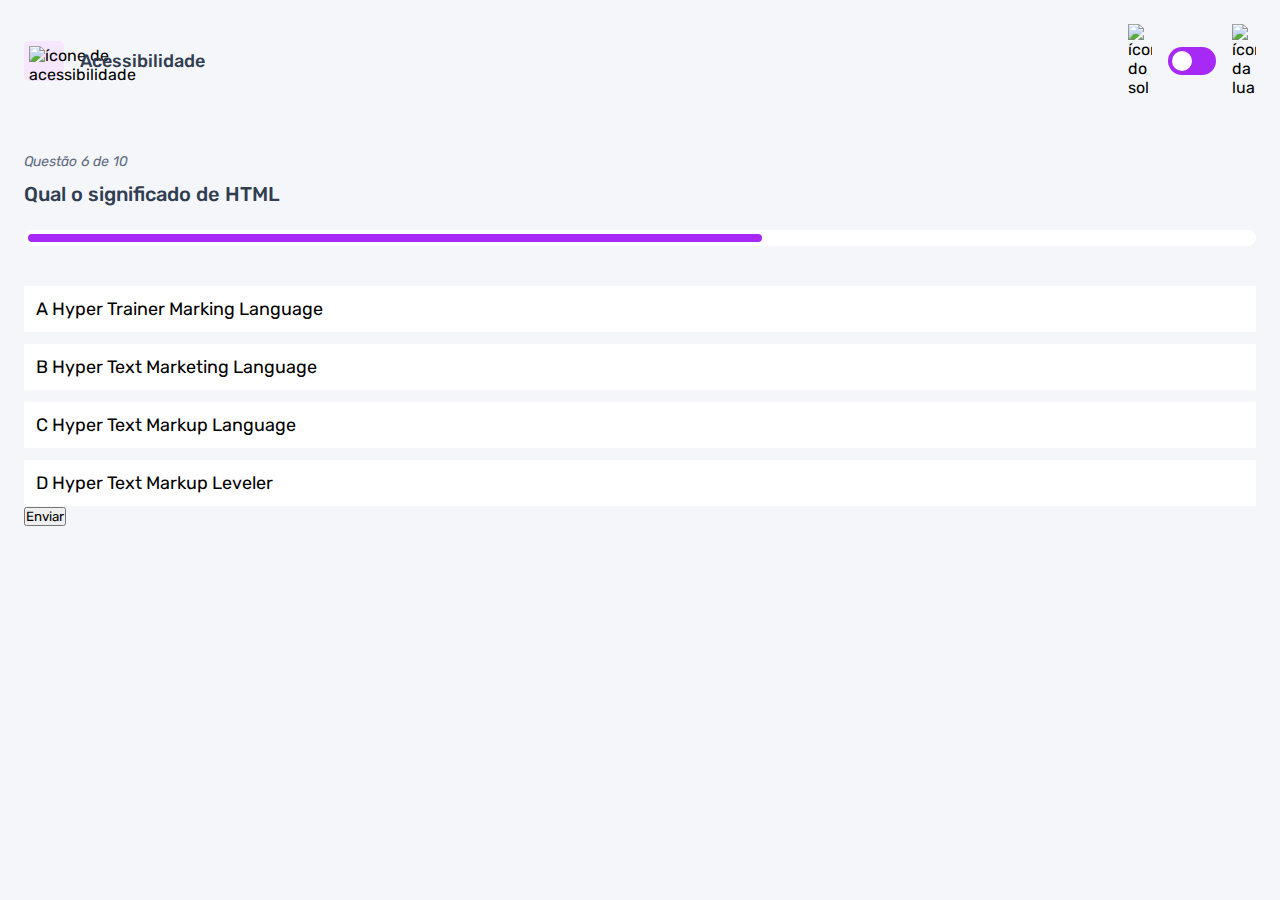
==== pages/quiz/quiz.html @ 34a69616 "estilização da página do quiz na metade" ====
<!DOCTYPE html>
<html lang="en">
<head>
    <meta charset="UTF-8">
    <meta name="viewport" content="width=device-width, initial-scale=1.0">
    <link rel="preconnect" href="https://fonts.googleapis.com">
    <link rel="preconnect" href="https://fonts.gstatic.com" crossorigin>
    <link href="https://fonts.googleapis.com/css2?family=Rubik:ital,wght@0,300..900;1,300..900&display=swap" rel="stylesheet">
    <link rel="stylesheet" href="quiz.css">
    <title>Quiz App</title>
</head>
<body>
    <header>
        <div class="assunto">
            <div class="assunto_icone">
                <img src="../../assets/images/icon-accessibility.svg" alt="ícone de acessibilidade">
            </div>

            <h1>Acessibilidade</h1>
        </div>

        <div class="tema">
            <img src="../../assets/images/icon-sun-dark.svg" alt="ícone do sol">
            <button>
                <div></div>
            </button>
            <img src="../../assets/images/icon-moon-dark.svg" alt="ícone da lua">
        </div>
    </header>

    <main>
        <section class="pergunta">
            <p>Questão 6 de 10</p>

            <h2>Qual o significado de HTML</h2>

            <div class="barra_progresso">
                <div>
                </div>
            </div>
        </section>

        <section class="alternativas">
            <form action="">
                <label for="alternativa_a">
                    <input type="radio" id="alternativa_a"> 
                    <div>
                        <span>A</span>
                        Hyper Trainer Marking Language
                    </div>
                </label>

                <label for="alternativa_b">
                    <input type="radio" id="alternativa_b">
                    <div>
                        <span>B</span>
                        Hyper Text Marketing Language
                    </div>
                </label>
                <label for="alternativa_c">
                    <input type="radio" id="alternativa_c">
                    <div>
                        <span>C</span>
                        Hyper Text Markup Language
                    </div>
                </label>
                <label for="alternativa_d">
                    <input type="radio" id="alternativa_d">
                    <div>
                        <span>D</span>
                        Hyper Text Markup Leveler
                    </div>
                </label>
            </form>
            <button>Enviar</button>
        </section>
    </main>

</body>
</html>
---- pages/quiz/quiz.css ----
* {
    margin: 0;
    padding: 0;
    box-sizing: border-box;
    font-family: "Rubik", sans-serif;
    -webkit-font-smoothing: antialiased;
}

:root {
    --bg-color: #f4f6fa;
    --purple: #a729f5;
    --primary-text-color: #313e51;
    --secondary-text-color: #626c7f;
    --button-bg: #fff;
    --shadow: 0px 16px 40px 0px rgba(143, 160, 193, 0.14);
    --bg-html: #fff1e9;
    --bg-css: #e0fdef;
    --bg-javascript: #ebf0ff;
    --bg-acessibilidade: #f6e7ff;
    --white: #fff;
    --bg-mobile: url(../..Qassets/images/pattern-background-mobile-light.svg);
    --bg-desktop: url(../../assets/images/pattern-background-desktop-light.svg);
}

body.escuro {
    --bg-color: #313e51;
    --bg-mobile: url(../../assets/images/pattern-background-mobile-dark.svg);
    --bg-desktop: url(../../assets/images/pattern-background-desktop-dark.svg);
    --primary-text-color: #fff;
    --secondary-text-color: #abc1e1;
    --button-bg:#3b4d66;
    --shadow: 0px 16px 40px 0px rgba(49, 62, 81, 0.14);
}

body {
    height: 100svh;
    background: var(--bg-mobile) var(--bg-color);
    background-repeat: no-repeat;
    background-size: cover;
}

header {
    display: flex;
    justify-content: space-between;
    padding: 16px 24px;
}

.assunto {
    display: flex;
    align-items: center;
    gap: 16px;
}

.assunto_icone {
    background: var(--bg-acessibilidade);
    width: 40px;
    height: 40px;
    padding: 5px;
    border-radius: 5px;
}

.assunto_icone img {
    width: 100%;
}

.assunto h1{
    font-size: 18px;
    font-weight: 500;
    color: var(--primary-text-color);
}

.tema {
    padding: 8px 0;
    display: flex;
    align-items: center;
    gap: 8px;
}

.tema img {
    width: 16px;
}

.tema button {
    height: 20px;
    width: 32px;
    background: var(--purple);
    border: 0;
    border-radius: 999px;
    padding: 4px;
}
.tema button div {
    background: var(--white);
    width: 12px;
    height: 12px;
    border-radius: 999px;
}

main {
    padding: 32px 24px;
}

.pergunta {
    margin-bottom: 40px;
}

.pergunta p {
    font-style: italic;
    font-size: 14px;
    color: var(--secondary-text-color);
    margin-bottom: 12px;
}

.pergunta h2 {
    font-size: 20px;
    font-weight: 500;
    color: var(--primary-text-color);
    line-height: 24px;
    margin-bottom: 24px;
}

.barra_progresso {
    background: var(--button-bg);
    height: 16px;
    padding: 4px;
    border-radius: 999px;
}

.barra_progresso div {
    height: 100%;
    width: 60%;
    background: var(--purple);
    border-radius: 999px;
}

.alternativas form {
    display: flex;
    flex-direction: column;
    gap: 12px;
}

.alternativas label {
    display: block;
    padding: 12px;
    background: var(--button-bg);
    font-size: 18px;
}

.alternativas input {
    display: none;
}

@media(min-width: 1100px) {
    .tema {
        gap: 16px;
    }

    .tema img {
         width: 24px;
    }

    .tema button {
        width: 48px;
        height: 28px;
    }

    .tema button div {
        width: 20px;
        height: 20px;
    }
}
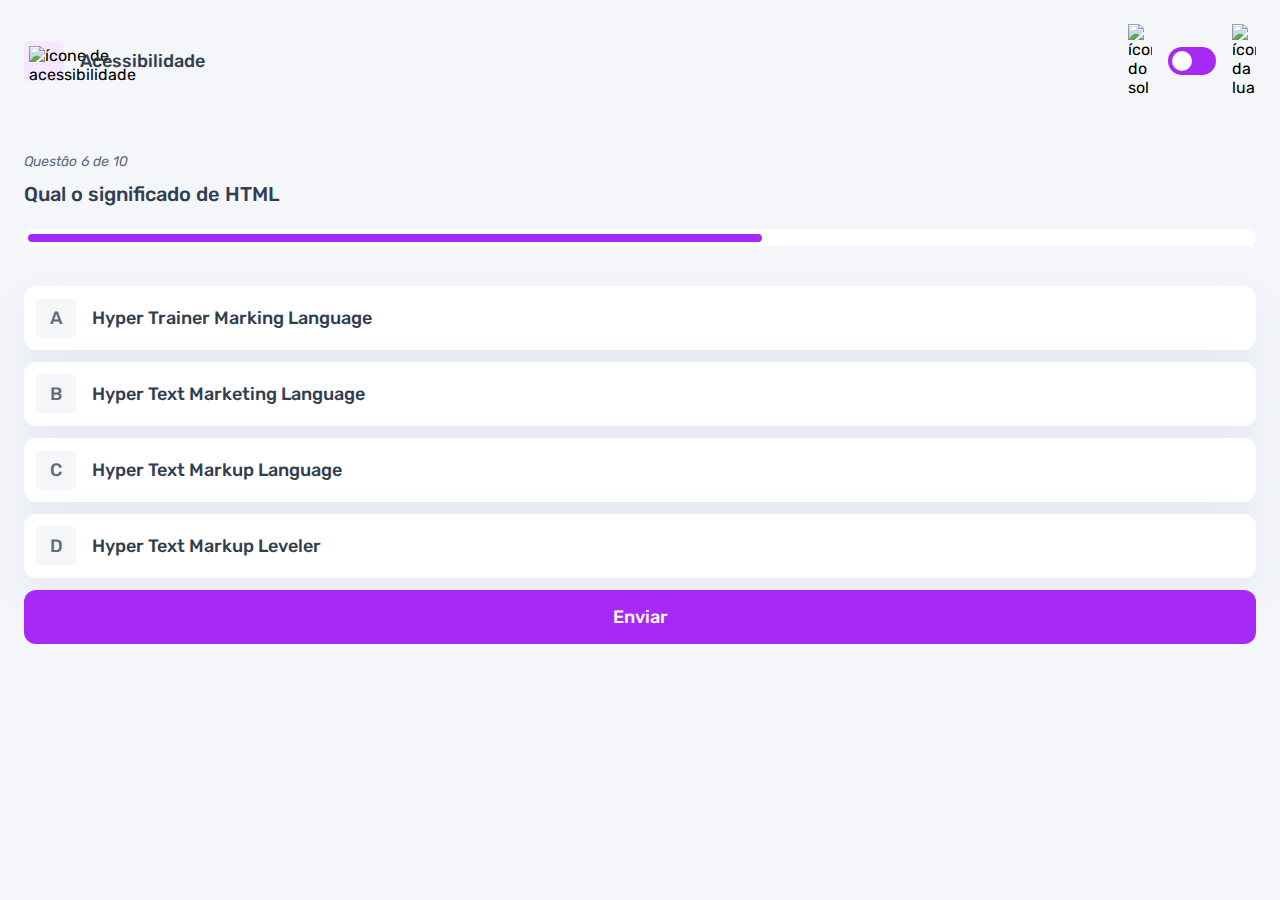
==== commit 8a5b8c5d: "adicionado o efeito de seleção das alternativas" ====
--- a/pages/quiz/quiz.html
+++ b/pages/quiz/quiz.html
@@ -43,7 +43,7 @@
         <section class="alternativas">
             <form action="">
                 <label for="alternativa_a">
-                    <input type="radio" id="alternativa_a"> 
+                    <input type="radio" id="alternativa_a" name="alternativa"> 
                     <div>
                         <span>A</span>
                         Hyper Trainer Marking Language
@@ -51,21 +51,21 @@
                 </label>
 
                 <label for="alternativa_b">
-                    <input type="radio" id="alternativa_b">
+                    <input type="radio" id="alternativa_b" name="alternativa">
                     <div>
                         <span>B</span>
                         Hyper Text Marketing Language
                     </div>
                 </label>
                 <label for="alternativa_c">
-                    <input type="radio" id="alternativa_c">
+                    <input type="radio" id="alternativa_c" name="alternativa">
                     <div>
                         <span>C</span>
                         Hyper Text Markup Language
                     </div>
                 </label>
                 <label for="alternativa_d">
-                    <input type="radio" id="alternativa_d">
+                    <input type="radio" id="alternativa_d" name="alternativa">
                     <div>
                         <span>D</span>
                         Hyper Text Markup Leveler
--- a/pages/quiz/quiz.css
+++ b/pages/quiz/quiz.css
@@ -18,6 +18,8 @@
     --bg-javascript: #ebf0ff;
     --bg-acessibilidade: #f6e7ff;
     --white: #fff;
+    --green: #26d782;
+    --red: #ee5454;
     --bg-mobile: url(../..Qassets/images/pattern-background-mobile-light.svg);
     --bg-desktop: url(../../assets/images/pattern-background-desktop-light.svg);
 }
@@ -136,6 +138,7 @@
     display: flex;
     flex-direction: column;
     gap: 12px;
+    margin-bottom: 12px;
 }
 
 .alternativas label {
@@ -143,10 +146,53 @@
     padding: 12px;
     background: var(--button-bg);
     font-size: 18px;
+    font-weight: 500;
+    border-radius: 12px;
+    box-shadow: var(--shadow);
+    color: var(--primary-text-color);
+}
+
+.alternativas label:has(input:checked) {
+    outline: 3px solid var(--purple);
+
+    & span {
+        background: var(--purple);
+        color: var(--white);
+    }
 }
 
 .alternativas input {
     display: none;
+}
+
+.alternativas div {
+    display: flex;
+    align-items: center;
+    gap: 16px;
+}
+
+.alternativas div span {
+    display: block;
+    width: 40px;
+    height: 40px;
+    background: var(--bg-color);
+    display: flex;
+    align-items: center;
+    justify-content: center;
+    border-radius: 5px;
+    color: var(--secondary-text-color);
+    flex-shrink: 0;
+}
+
+.alternativas button {
+    padding: 16px;
+    border-radius: 12px;
+    border: none;
+    background: var(--purple);
+    color: var(--white);
+    width: 100%;
+    font-size: 18px;
+    font-weight: 500;
 }
 
 @media(min-width: 1100px) {
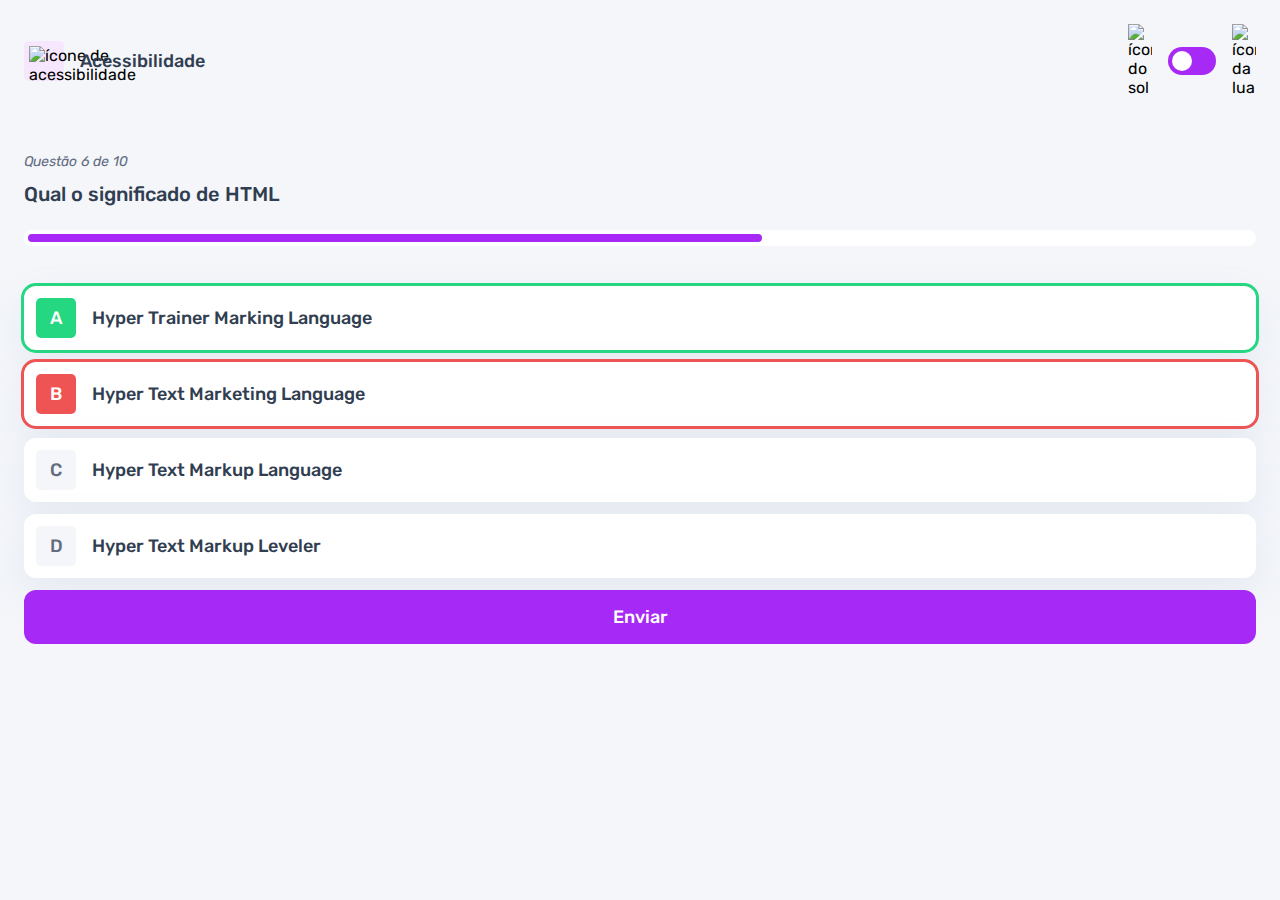
==== commit 424531e9: "adicionado o efeito para alternativas corretas e erradas" ====
--- a/pages/quiz/quiz.html
+++ b/pages/quiz/quiz.html
@@ -42,7 +42,7 @@
 
         <section class="alternativas">
             <form action="">
-                <label for="alternativa_a">
+                <label for="alternativa_a" id="correta">
                     <input type="radio" id="alternativa_a" name="alternativa"> 
                     <div>
                         <span>A</span>
@@ -50,7 +50,7 @@
                     </div>
                 </label>
 
-                <label for="alternativa_b">
+                <label for="alternativa_b" id="errada">
                     <input type="radio" id="alternativa_b" name="alternativa">
                     <div>
                         <span>B</span>
--- a/pages/quiz/quiz.css
+++ b/pages/quiz/quiz.css
@@ -161,6 +161,24 @@
     }
 }
 
+.alternativas label#correta {
+    outline: 3px solid var(--green);
+
+    & span {
+        background: var(--green);
+        color: var(--white);
+    }
+}
+
+.alternativas label#errada {
+    outline: 3px solid var(--red);
+
+    & span {
+        background: var(--red);
+        color: var(--white);
+    }
+}
+
 .alternativas input {
     display: none;
 }
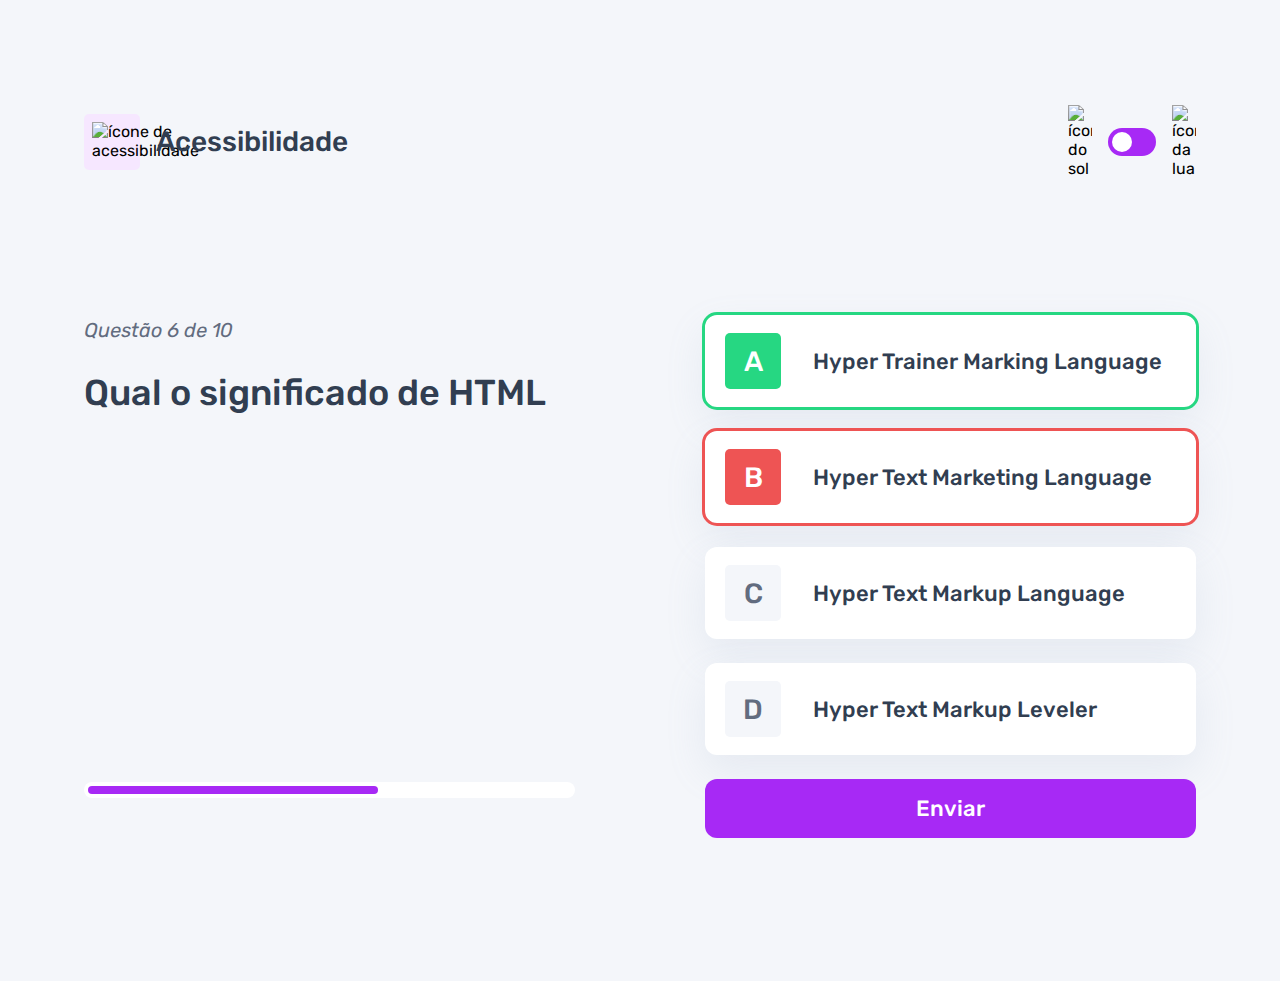
==== commit 7c97d84b: "adicionada a responsividade para o desktop" ====
--- a/pages/quiz/quiz.html
+++ b/pages/quiz/quiz.html
@@ -30,10 +30,10 @@
 
     <main>
         <section class="pergunta">
-            <p>Questão 6 de 10</p>
-
-            <h2>Qual o significado de HTML</h2>
-
+            <div>
+                <p>Questão 6 de 10</p>
+                <h2>Qual o significado de HTML</h2>
+            </div>
             <div class="barra_progresso">
                 <div>
                 </div>
--- a/pages/quiz/quiz.css
+++ b/pages/quiz/quiz.css
@@ -214,6 +214,23 @@
 }
 
 @media(min-width: 1100px) {
+
+    header {
+        margin-block: 81px;
+        max-width: 1160px;
+        margin-inline: auto;
+    }
+
+    .assunto_icone {
+        width: 56px;
+        height: 56px;
+        padding: 8px;
+    }
+
+    .assunto h1 {
+        font-size: 28px;
+    }
+
     .tema {
         gap: 16px;
     }
@@ -231,4 +248,57 @@
         width: 20px;
         height: 20px;
     }
+
+    main {
+        max-width: 1160px;
+        margin-inline: auto;
+        display: flex;
+        gap: 130px;
+    }
+
+    section {
+        width: 100%;
+    }
+
+    .pergunta {
+        display: flex;
+        flex-direction: column;
+        justify-content: space-between;
+    }
+
+    .pergunta p {
+        font-size: 20px;
+        line-height: 30px;
+        margin-bottom: 27px;
+    }
+
+    .pergunta h2 {
+        font-size: 36px;
+        line-height: 42px;
+    }
+
+    .alternativas form {
+        gap: 24px;
+        margin-bottom: 24px;
+    }
+
+    .alternativas label {
+        font-size: 22px;
+        padding: 18px 20px;
+    }
+
+    .alternativas div {
+        gap: 32px;
+    }
+
+    .alternativas div span {
+        width: 56px;
+        height: 56px;
+        font-size: 28px;
+    }
+
+    .alternativas button {
+        font-size: 22px;
+    }
+
 }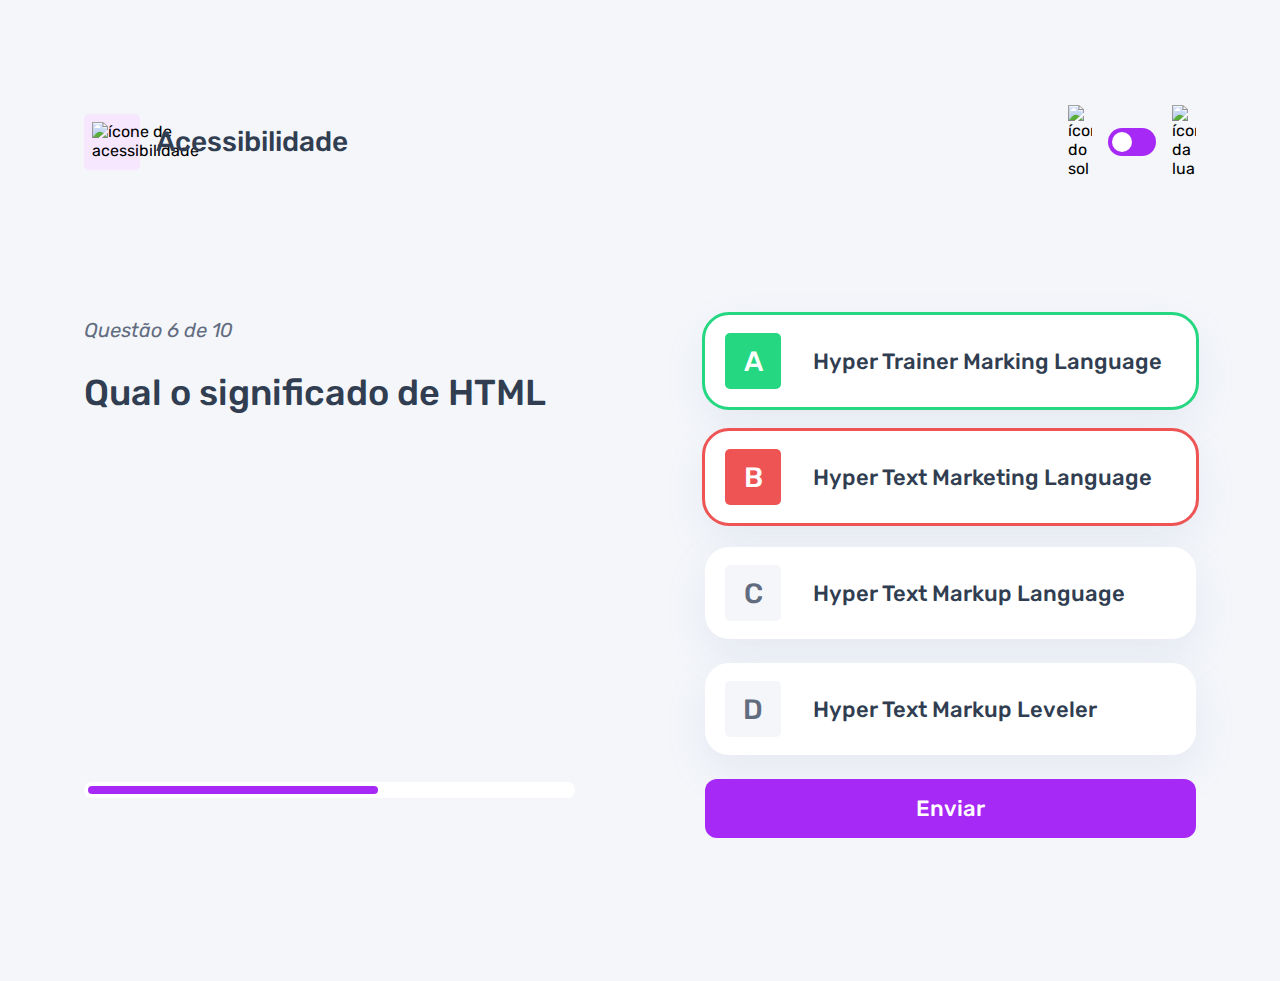
==== commit 36297f1b: "adição do reader no resultado.html" ====
--- a/pages/quiz/quiz.html
+++ b/pages/quiz/quiz.html
@@ -75,6 +75,5 @@
             <button>Enviar</button>
         </section>
     </main>
-
 </body>
 </html>--- a/pages/quiz/quiz.css
+++ b/pages/quiz/quiz.css
@@ -8,7 +8,10 @@
 
 :root {
     --bg-color: #f4f6fa;
+    --bg-span: #f4f6fa;
+    --color-span: #626c7f;
     --purple: #a729f5;
+    --purple-hover: rgba(167, 41, 245, 0.7);
     --primary-text-color: #313e51;
     --secondary-text-color: #626c7f;
     --button-bg: #fff;
@@ -26,6 +29,7 @@
 
 body.escuro {
     --bg-color: #313e51;
+    --color-span: #313e51;
     --bg-mobile: url(../../assets/images/pattern-background-mobile-dark.svg);
     --bg-desktop: url(../../assets/images/pattern-background-desktop-dark.svg);
     --primary-text-color: #fff;
@@ -150,6 +154,14 @@
     border-radius: 12px;
     box-shadow: var(--shadow);
     color: var(--primary-text-color);
+    cursor: pointer;
+}
+
+.alternativas label:hover {
+    & span {
+        background: var(--bg-acessibilidade);
+        color: var(--purple);
+    }
 }
 
 .alternativas label:has(input:checked) {
@@ -193,12 +205,12 @@
     display: block;
     width: 40px;
     height: 40px;
-    background: var(--bg-color);
+    background: var(--bg-span);
     display: flex;
     align-items: center;
     justify-content: center;
     border-radius: 5px;
-    color: var(--secondary-text-color);
+    color: var(--color-span);
     flex-shrink: 0;
 }
 
@@ -211,9 +223,20 @@
     width: 100%;
     font-size: 18px;
     font-weight: 500;
+    transition: background 0.3s;
+}
+
+.alternativas button:hover {
+    background: var(--purple-hover);
+    cursor: pointer;
 }
 
 @media(min-width: 1100px) {
+    body {
+        background: var(--bg-desktop) var(--bg-color);
+        background-size: cover;
+        background-repeat: no-repeat;
+    }
 
     header {
         margin-block: 81px;
@@ -285,6 +308,7 @@
     .alternativas label {
         font-size: 22px;
         padding: 18px 20px;
+        border-radius: 24px;
     }
 
     .alternativas div {
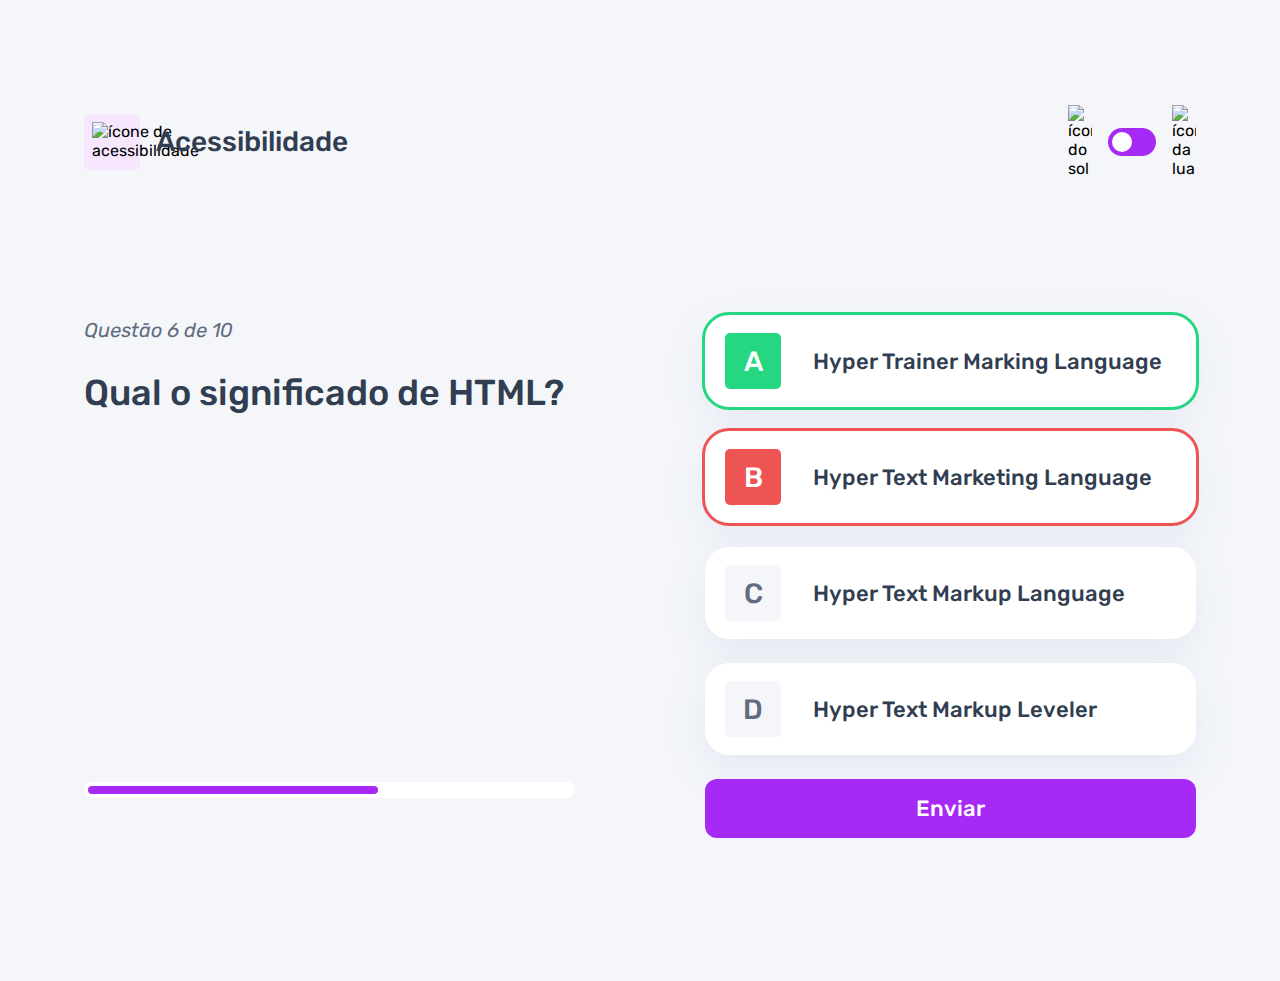
==== commit d2127b68: "adição do javascript do quiz.html para trocar o tema" ====
--- a/pages/quiz/quiz.html
+++ b/pages/quiz/quiz.html
@@ -7,6 +7,7 @@
     <link rel="preconnect" href="https://fonts.gstatic.com" crossorigin>
     <link href="https://fonts.googleapis.com/css2?family=Rubik:ital,wght@0,300..900;1,300..900&display=swap" rel="stylesheet">
     <link rel="stylesheet" href="quiz.css">
+    <script src="./quiz.js" type="module" defer ></script>
     <title>Quiz App</title>
 </head>
 <body>
@@ -32,7 +33,7 @@
         <section class="pergunta">
             <div>
                 <p>Questão 6 de 10</p>
-                <h2>Qual o significado de HTML</h2>
+                <h2>Qual o significado de HTML?</h2>
             </div>
             <div class="barra_progresso">
                 <div>
--- a/pages/quiz/quiz.css
+++ b/pages/quiz/quiz.css
@@ -93,6 +93,8 @@
     border: 0;
     border-radius: 999px;
     padding: 4px;
+    display: flex;
+    cursor: pointer;
 }
 .tema button div {
     background: var(--white);
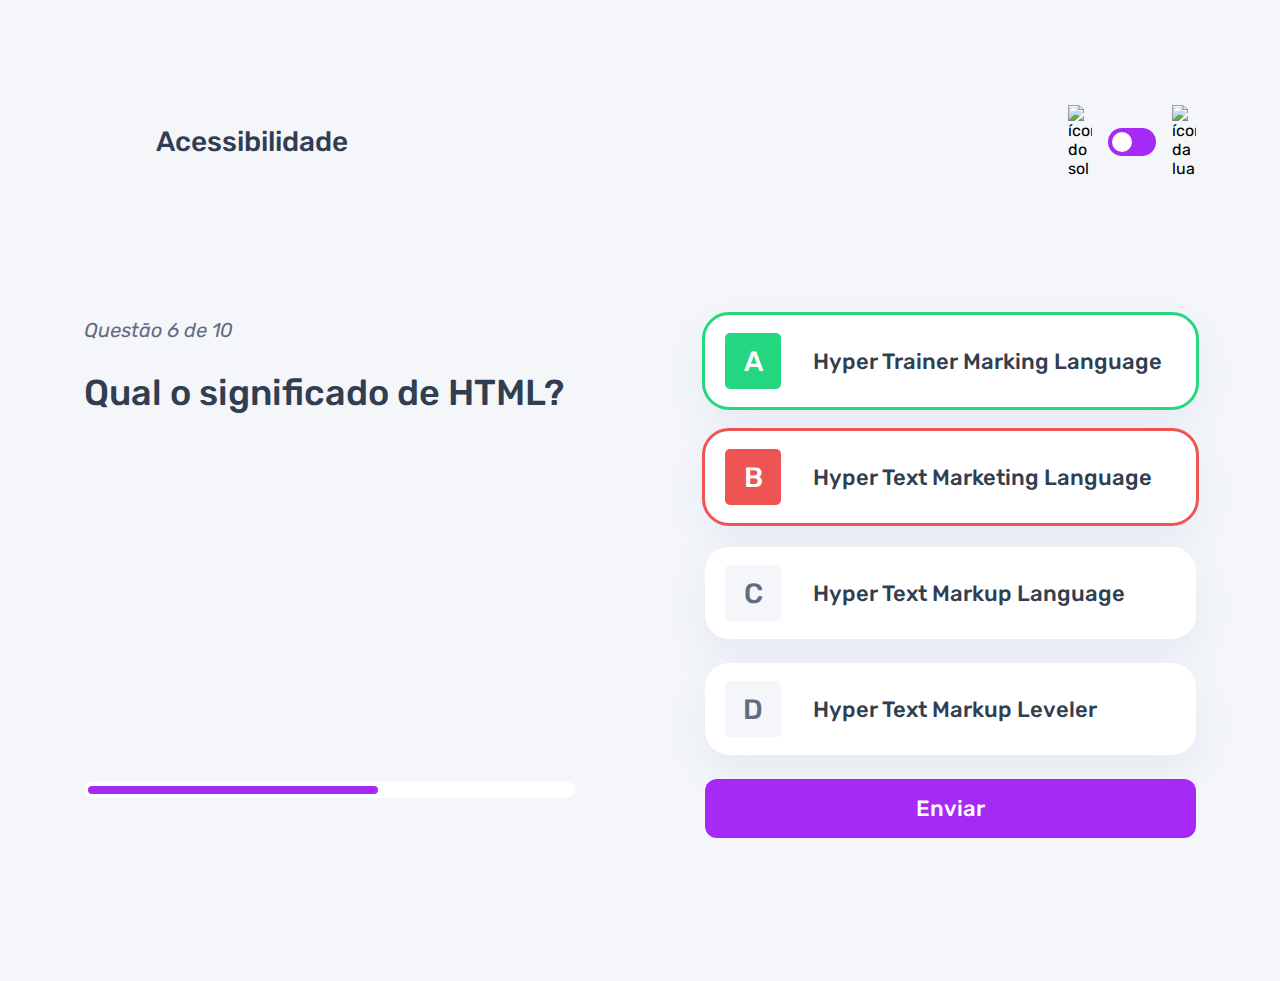
==== commit b11f340a: "alteração dinâmica do assunto da página" ====
--- a/pages/quiz/quiz.html
+++ b/pages/quiz/quiz.html
@@ -14,7 +14,7 @@
     <header>
         <div class="assunto">
             <div class="assunto_icone">
-                <img src="../../assets/images/icon-accessibility.svg" alt="ícone de acessibilidade">
+                <img src="" alt="">
             </div>
 
             <h1>Acessibilidade</h1>
--- a/pages/quiz/quiz.css
+++ b/pages/quiz/quiz.css
@@ -58,11 +58,26 @@
 }
 
 .assunto_icone {
-    background: var(--bg-acessibilidade);
     width: 40px;
     height: 40px;
     padding: 5px;
     border-radius: 5px;
+}
+
+.assunto_icone.html {
+    background: var(--bg-html);
+}
+
+.assunto_icone.css {
+    background: var(--bg-css);
+}
+
+.assunto_icone.javascript {
+    background: var(--bg-javascript);
+}
+
+.assunto_icone.acessibilidade {
+    background: var(--bg-acessibilidade);
 }
 
 .assunto_icone img {
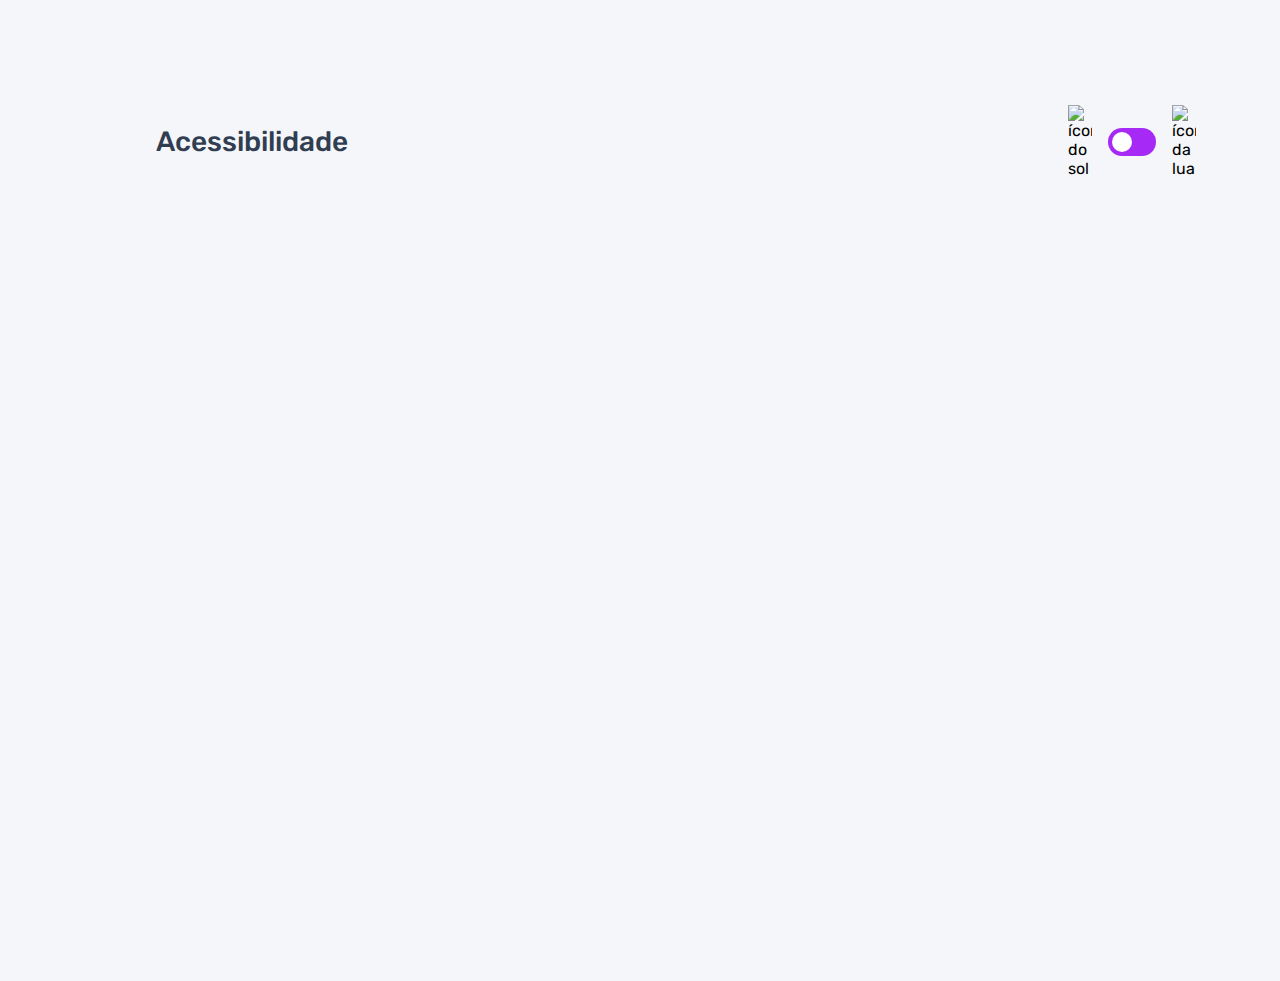
==== commit 0d42f6cf: "adicionadas as funções de buscar as perguntas e montar as perguntas no html" ====
--- a/pages/quiz/quiz.html
+++ b/pages/quiz/quiz.html
@@ -30,51 +30,6 @@
     </header>
 
     <main>
-        <section class="pergunta">
-            <div>
-                <p>Questão 6 de 10</p>
-                <h2>Qual o significado de HTML?</h2>
-            </div>
-            <div class="barra_progresso">
-                <div>
-                </div>
-            </div>
-        </section>
-
-        <section class="alternativas">
-            <form action="">
-                <label for="alternativa_a" id="correta">
-                    <input type="radio" id="alternativa_a" name="alternativa"> 
-                    <div>
-                        <span>A</span>
-                        Hyper Trainer Marking Language
-                    </div>
-                </label>
-
-                <label for="alternativa_b" id="errada">
-                    <input type="radio" id="alternativa_b" name="alternativa">
-                    <div>
-                        <span>B</span>
-                        Hyper Text Marketing Language
-                    </div>
-                </label>
-                <label for="alternativa_c">
-                    <input type="radio" id="alternativa_c" name="alternativa">
-                    <div>
-                        <span>C</span>
-                        Hyper Text Markup Language
-                    </div>
-                </label>
-                <label for="alternativa_d">
-                    <input type="radio" id="alternativa_d" name="alternativa">
-                    <div>
-                        <span>D</span>
-                        Hyper Text Markup Leveler
-                    </div>
-                </label>
-            </form>
-            <button>Enviar</button>
-        </section>
     </main>
 </body>
 </html>--- a/pages/quiz/quiz.css
+++ b/pages/quiz/quiz.css
@@ -150,7 +150,6 @@
 
 .barra_progresso div {
     height: 100%;
-    width: 60%;
     background: var(--purple);
     border-radius: 999px;
 }
